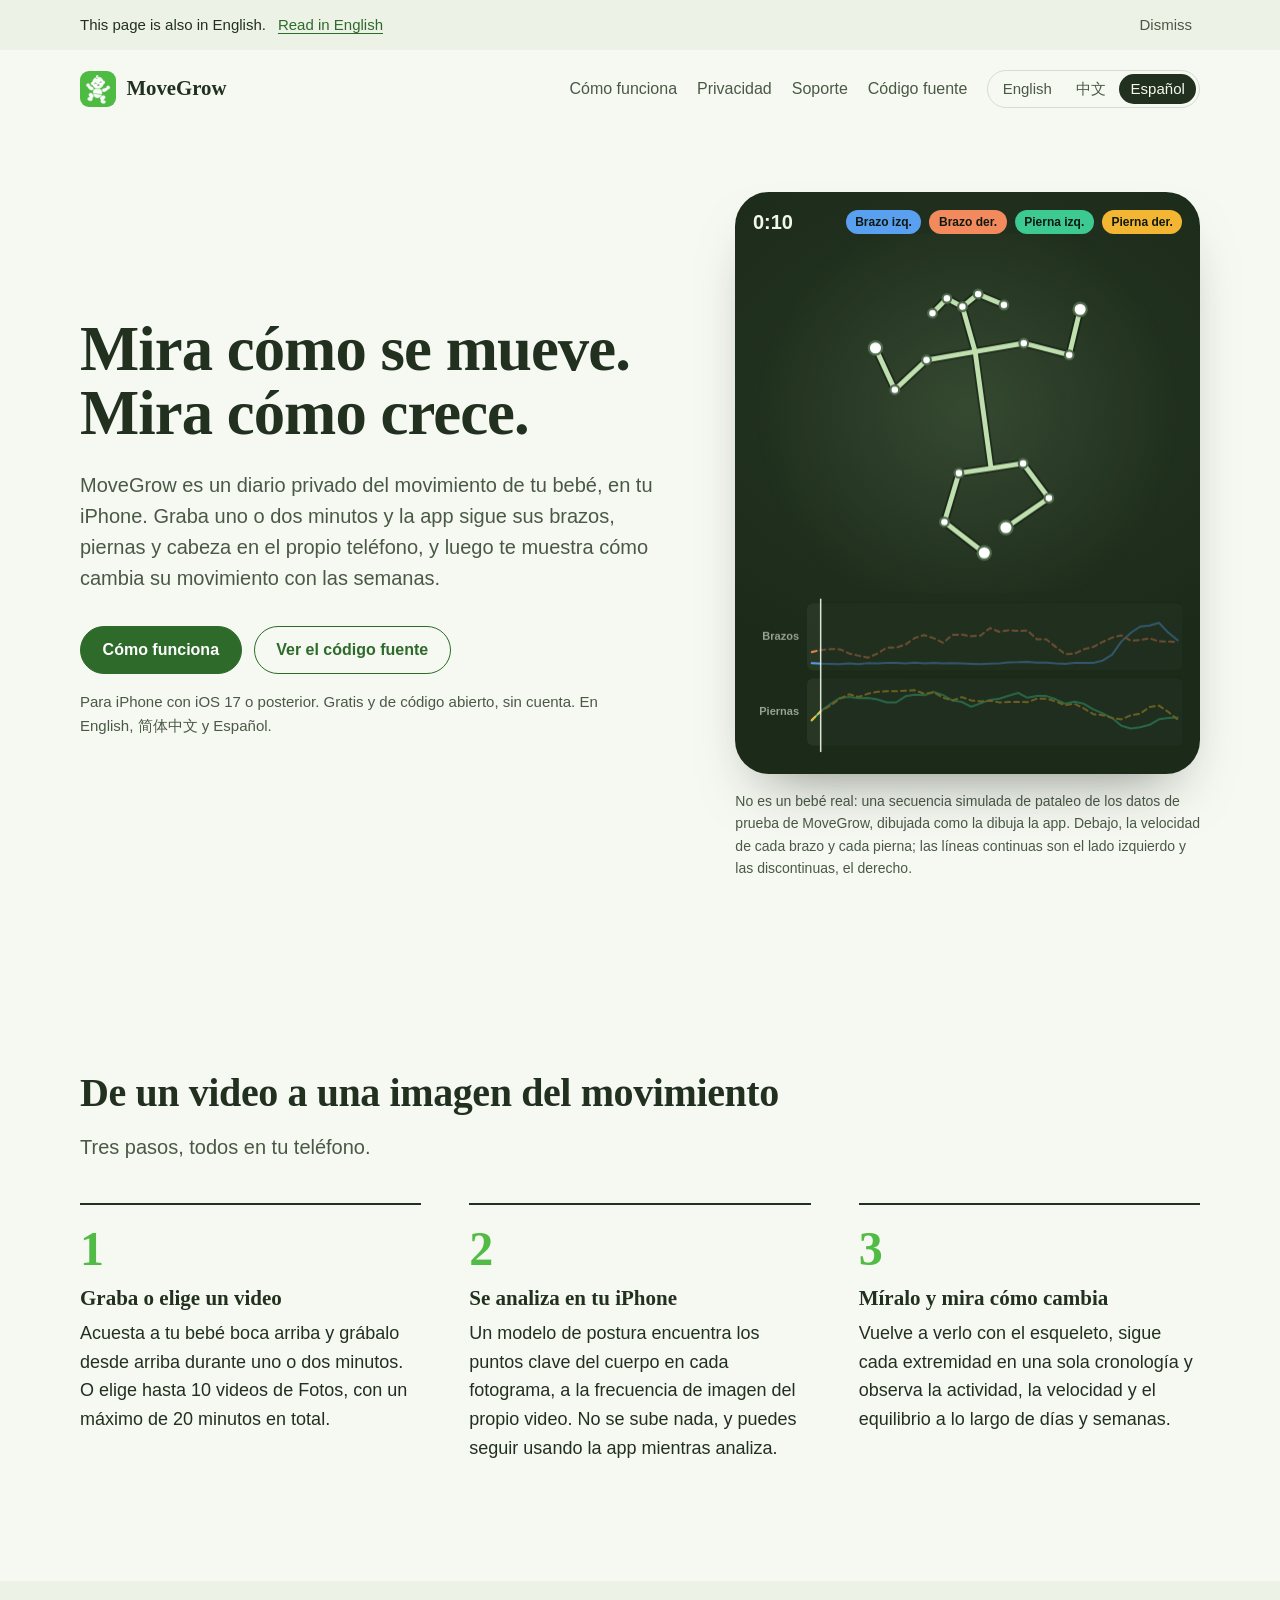
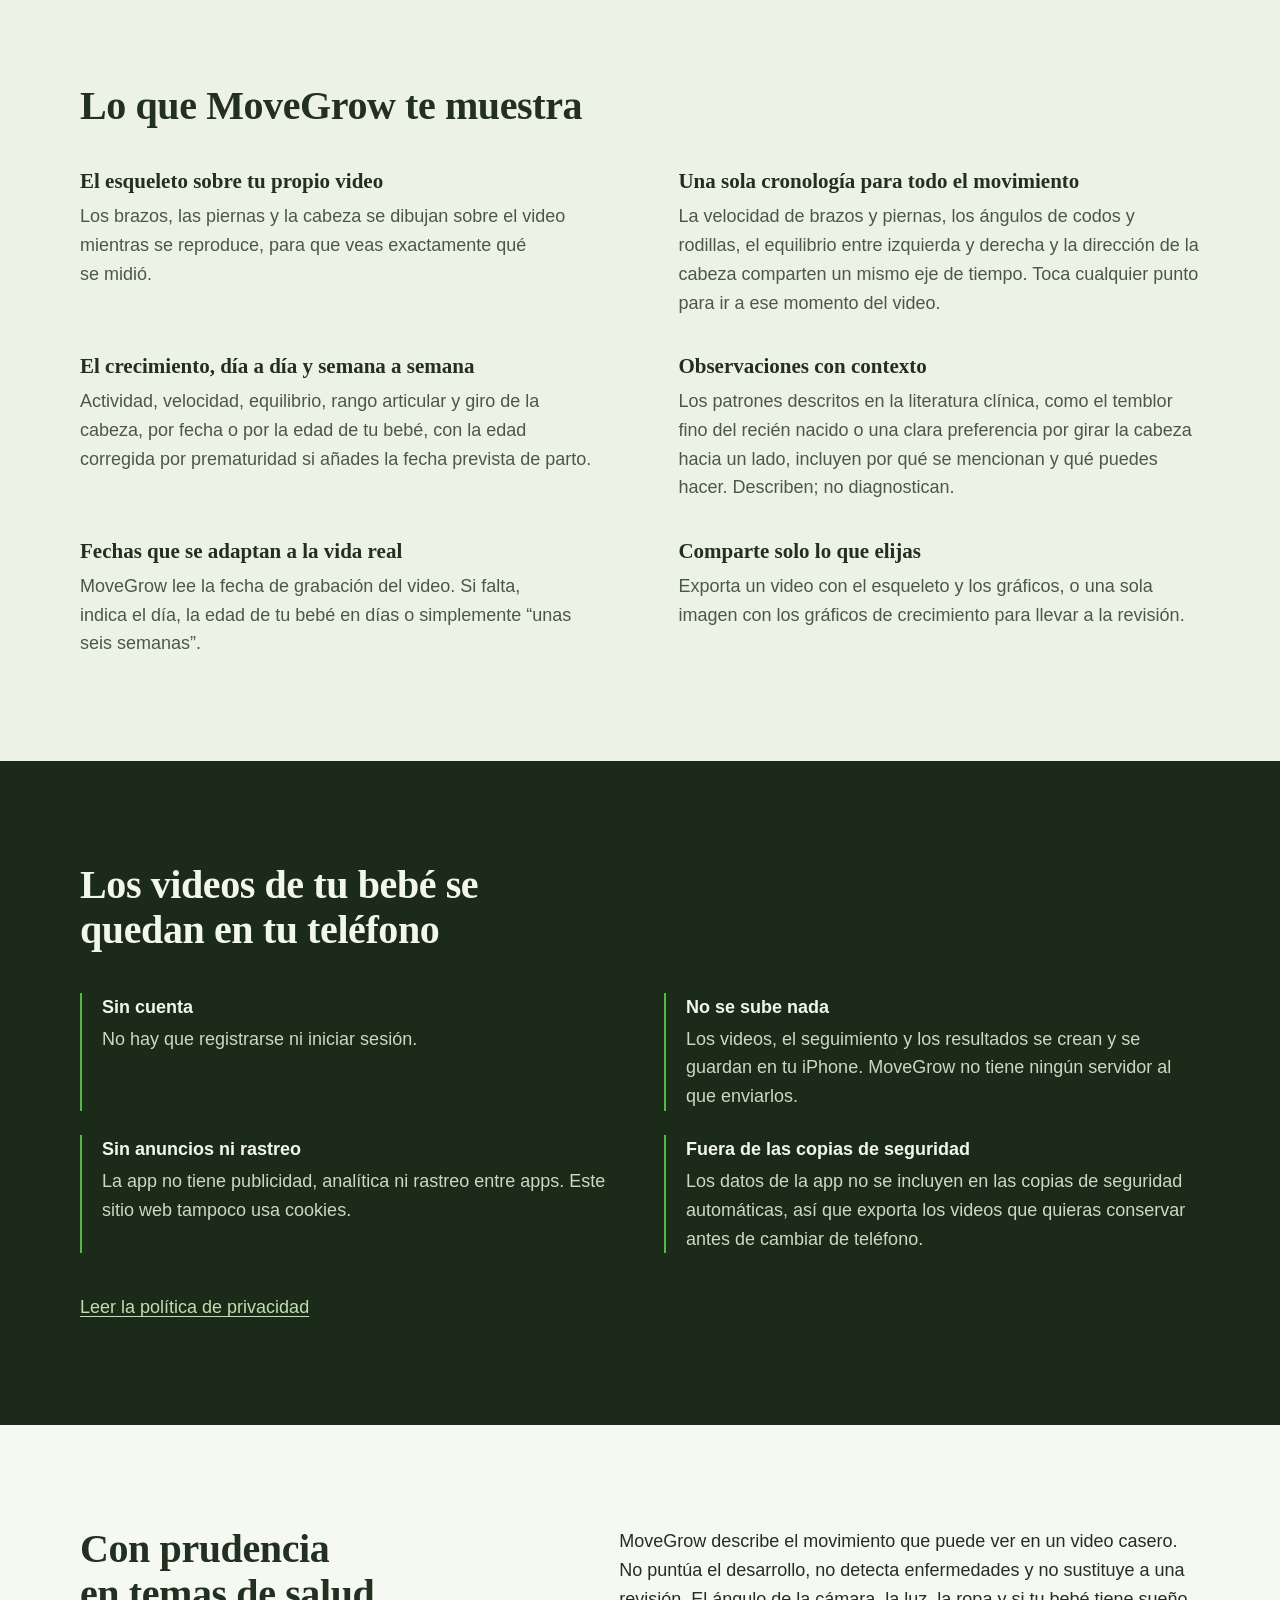
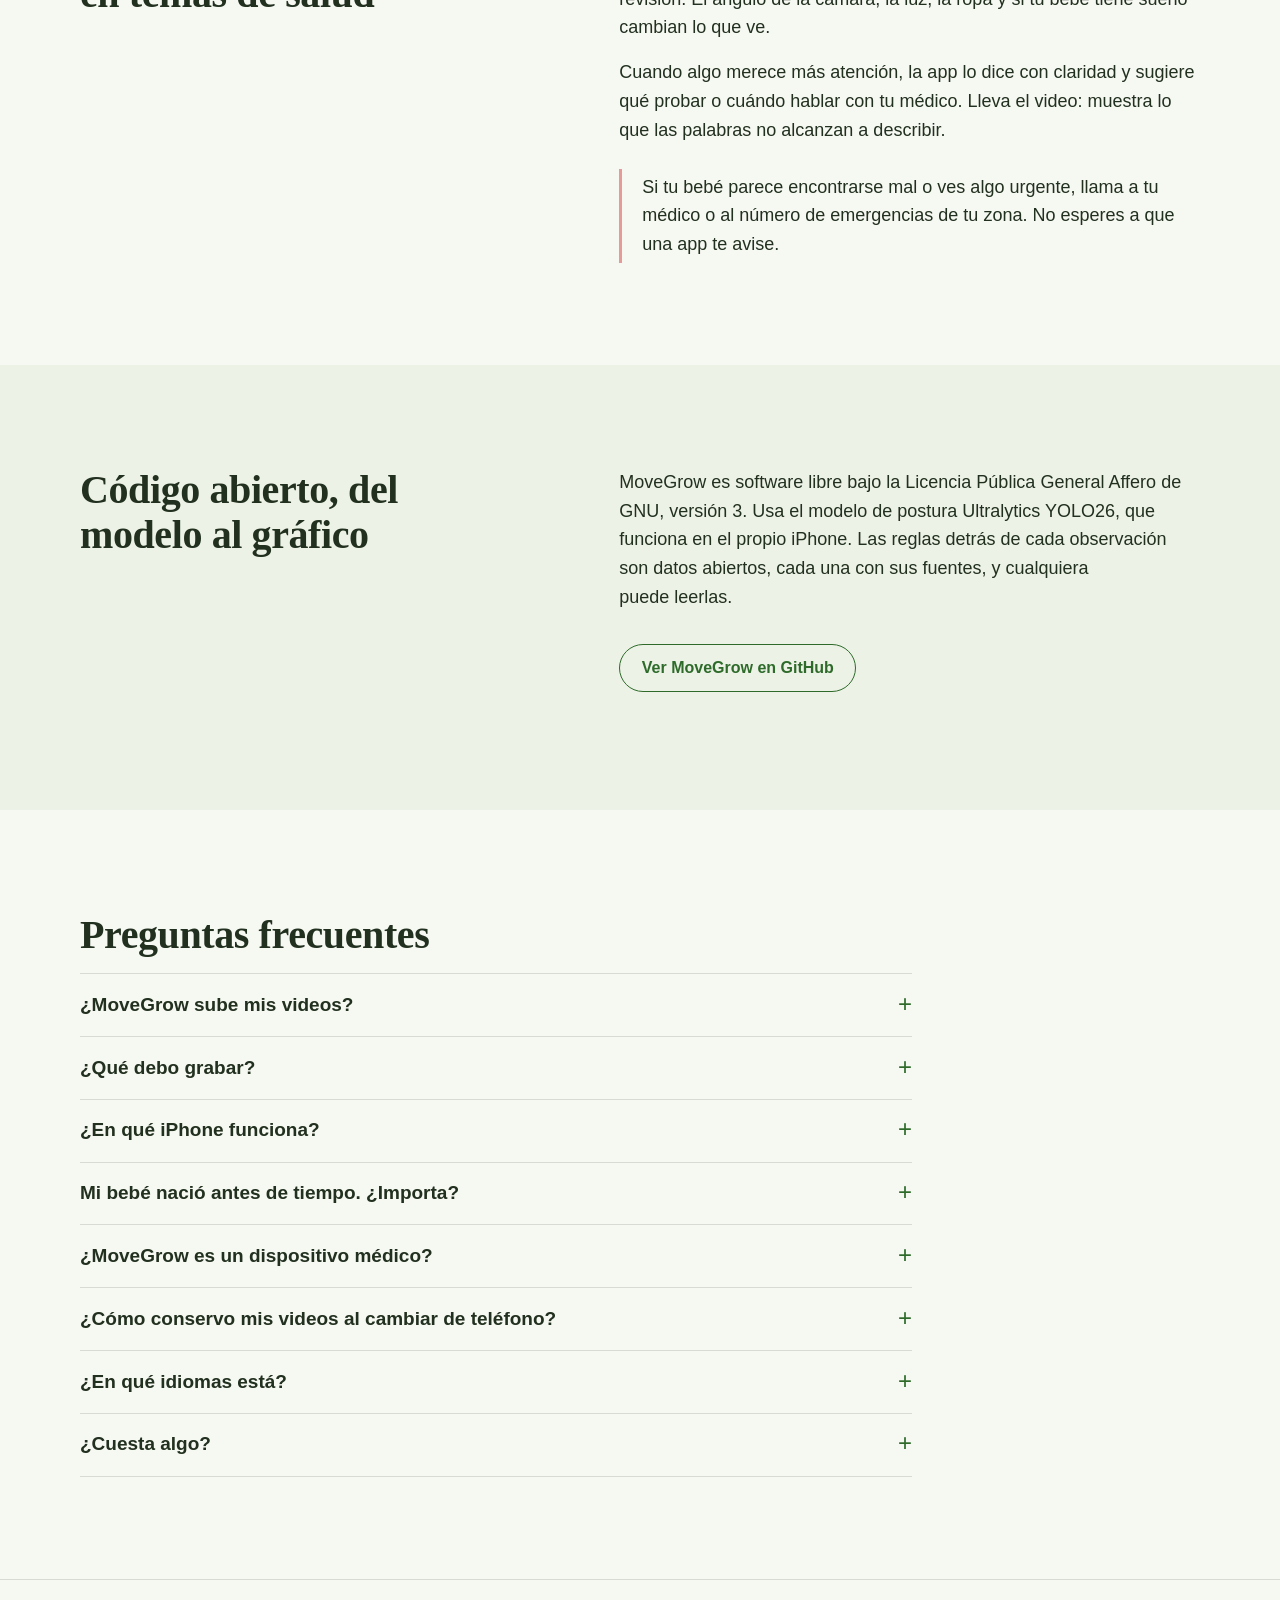
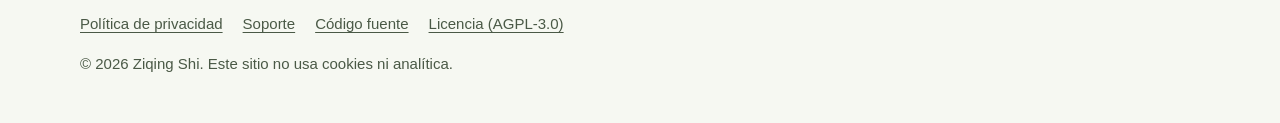
==== docs/es/index.html @ e1b52ce6 "Add the MoveGrow website in English, Chinese and Spanish - New home page with a live skeleton (a sim" ====
<!doctype html>
<html lang="es">
<head>
  <meta charset="utf-8">
  <meta name="viewport" content="width=device-width, initial-scale=1">
  <meta http-equiv="Content-Security-Policy" content="default-src 'self'; img-src 'self'; style-src 'self'; script-src 'self'; connect-src 'none'; object-src 'none'; base-uri 'none'; form-action 'none'">
  <meta name="referrer" content="strict-origin-when-cross-origin">
  <title>MoveGrow: un diario privado del movimiento de tu bebé</title>
  <meta name="description" content="Graba a tu bebé y MoveGrow sigue sus brazos, piernas y cabeza en tu iPhone, y te muestra cómo cambia su movimiento con las semanas. Sin cuenta, sin subir nada, de código abierto.">
  <link rel="canonical" href="https://seesaw-earth.github.io/MoveGrow/es/">
  <link rel="alternate" hreflang="en" href="https://seesaw-earth.github.io/MoveGrow/">
  <link rel="alternate" hreflang="zh-Hans" href="https://seesaw-earth.github.io/MoveGrow/zh/">
  <link rel="alternate" hreflang="es" href="https://seesaw-earth.github.io/MoveGrow/es/">
  <link rel="alternate" hreflang="x-default" href="https://seesaw-earth.github.io/MoveGrow/">
  <meta name="theme-color" content="#F6F8F2" media="(prefers-color-scheme: light)">
  <meta name="theme-color" content="#111A10" media="(prefers-color-scheme: dark)">
  <meta name="color-scheme" content="light dark">
  <link rel="icon" type="image/png" sizes="32x32" href="../assets/icon-32.png">
  <link rel="apple-touch-icon" href="../assets/icon-180.png">
  <meta property="og:type" content="website">
  <meta property="og:site_name" content="MoveGrow">
  <meta property="og:title" content="MoveGrow: un diario privado del movimiento de tu bebé">
  <meta property="og:description" content="Graba a tu bebé y MoveGrow sigue sus brazos, piernas y cabeza en tu iPhone, y te muestra cómo cambia su movimiento con las semanas. Sin cuenta, sin subir nada, de código abierto.">
  <meta property="og:url" content="https://seesaw-earth.github.io/MoveGrow/es/">
  <meta property="og:image" content="https://seesaw-earth.github.io/MoveGrow/assets/og-es.png">
  <meta property="og:image:width" content="1200">
  <meta property="og:image:height" content="630">
  <meta property="og:image:alt" content="El icono de la app MoveGrow junto al esqueleto del movimiento de un bebé y los gráficos de velocidad de brazos y piernas.">
  <meta property="og:locale" content="es_ES">
  <meta property="og:locale:alternate" content="en_US">
  <meta property="og:locale:alternate" content="zh_CN">
  <meta name="twitter:card" content="summary_large_image">
  <link rel="stylesheet" href="../assets/site.css?v=20261103">
</head>
<body>
<a class="skip" href="#main">Saltar al contenido</a>
<div class="lang-hint" id="lang-hint" hidden><div class="wrap"><span data-offer="en" lang="en" hidden>This page is also in English. <a href="../" hreflang="en">Read in English</a><button type="button">Dismiss</button></span><span data-offer="zh" lang="zh-Hans" hidden>这个页面有中文版。 <a href="../zh/" hreflang="zh-Hans">查看中文版</a><button type="button">关闭</button></span></div></div>
<header class="site-header">
  <div class="wrap">
    <a class="brand" href="./"><img src="../assets/icon-180.png" alt="" width="36" height="36">MoveGrow</a>
    <nav class="site-nav" aria-label="MoveGrow">
      <a class="section-link" href="#how">Cómo funciona</a>
      <a class="section-link" href="privacy.html">Privacidad</a>
      <a class="section-link" href="support.html">Soporte</a>
      <a class="section-link" href="https://github.com/seesaw-earth/MoveGrow">Código fuente</a>
      <span class="langs" role="group" aria-label="Idioma"><a href="../" hreflang="en" lang="en">English</a><a href="../zh/" hreflang="zh-Hans" lang="zh-Hans">中文</a><a href="../es/" hreflang="es" lang="es" aria-current="true">Español</a></span>
    </nav>
  </div>
</header>
<main id="main">
  <section class="hero">
    <div class="wrap">
      <div class="hero-copy">
        <h1>Mira cómo se mueve.<br>Mira cómo crece.</h1>
        <p class="lead">MoveGrow es un diario privado del movimiento de tu bebé, en tu iPhone. Graba uno o dos minutos y la app sigue sus brazos, piernas y cabeza en el propio teléfono, y luego te muestra cómo cambia su movimiento con las semanas.</p>
        <div class="actions">
          <!-- When MoveGrow is on the App Store, put the Download on the App Store badge first here. -->
          <a class="button primary" href="#how">Cómo funciona</a>
          <a class="button" href="https://github.com/seesaw-earth/MoveGrow">Ver el código fuente</a>
        </div>
        <p class="small">Para iPhone con iOS 17 o posterior. Gratis y de código abierto, sin cuenta. En English, 简体中文 y Español.</p>
      </div>
      <figure class="specimen">
        <div class="panel">
          <div class="readout" aria-hidden="true"><span class="time" id="hero-time">0:10</span><span class="pills"><span class="pill" data-limb="L_arm">Brazo izq.</span><span class="pill" data-limb="R_arm">Brazo der.</span><span class="pill" data-limb="L_leg">Pierna izq.</span><span class="pill" data-limb="R_leg">Pierna der.</span></span></div>
          <canvas id="hero-canvas" role="img" aria-label="Animación: el esqueleto de un bebé simulado que patalea, con la velocidad de los brazos y las piernas dibujada debajo." data-arms="Brazos" data-legs="Piernas"></canvas>
        </div>
        <figcaption>No es un bebé real: una secuencia simulada de pataleo de los datos de prueba de MoveGrow, dibujada como la dibuja la app. Debajo, la velocidad de cada brazo y cada pierna; las líneas continuas son el lado izquierdo y las discontinuas, el derecho.</figcaption>
      </figure>
    </div>
  </section>

  <section id="how" class="how">
    <div class="wrap">
      <div class="section-head">
        <h2>De un video a una imagen del movimiento</h2>
        <p class="lead">Tres pasos, todos en tu teléfono.</p>
      </div>
      <ol class="steps">
        <li><h3>Graba o elige un video</h3><p>Acuesta a tu bebé boca arriba y grábalo desde arriba durante uno o dos minutos. O elige hasta 10 videos de Fotos, con un máximo de 20 minutos en total.</p></li>
        <li><h3>Se analiza en tu iPhone</h3><p>Un modelo de postura encuentra los puntos clave del cuerpo en cada fotograma, a la frecuencia de imagen del propio video. No se sube nada, y puedes seguir usando la app mientras analiza.</p></li>
        <li><h3>Míralo y mira cómo cambia</h3><p>Vuelve a verlo con el esqueleto, sigue cada extremidad en una sola cronología y observa la actividad, la velocidad y el equilibrio a lo largo de días y semanas.</p></li>
      </ol>
    </div>
  </section>

  <section class="tint">
    <div class="wrap">
      <div class="section-head"><h2>Lo que MoveGrow te muestra</h2></div>
      <div class="features">
        <div><h3>El esqueleto sobre tu propio video</h3><p>Los brazos, las piernas y la cabeza se dibujan sobre el video mientras se reproduce, para que veas exactamente qué se midió.</p></div>
        <div><h3>Una sola cronología para todo el movimiento</h3><p>La velocidad de brazos y piernas, los ángulos de codos y rodillas, el equilibrio entre izquierda y derecha y la dirección de la cabeza comparten un mismo eje de tiempo. Toca cualquier punto para ir a ese momento del video.</p></div>
        <div><h3>El crecimiento, día a día y semana a semana</h3><p>Actividad, velocidad, equilibrio, rango articular y giro de la cabeza, por fecha o por la edad de tu bebé, con la edad corregida por prematuridad si añades la fecha prevista de parto.</p></div>
        <div><h3>Observaciones con contexto</h3><p>Los patrones descritos en la literatura clínica, como el temblor fino del recién nacido o una clara preferencia por girar la cabeza hacia un lado, incluyen por qué se mencionan y qué puedes hacer. Describen; no diagnostican.</p></div>
        <div><h3>Fechas que se adaptan a la vida real</h3><p>MoveGrow lee la fecha de grabación del video. Si falta, indica el día, la edad de tu bebé en días o simplemente “unas seis semanas”.</p></div>
        <div><h3>Comparte solo lo que elijas</h3><p>Exporta un video con el esqueleto y los gráficos, o una sola imagen con los gráficos de crecimiento para llevar a la revisión.</p></div>
      </div>
    </div>
  </section>

  <section class="night" id="privacy">
    <div class="wrap">
      <div class="section-head"><h2>Los videos de tu bebé se quedan en tu teléfono</h2></div>
      <ul class="facts">
        <li><strong>Sin cuenta</strong>No hay que registrarse ni iniciar sesión.</li>
        <li><strong>No se sube nada</strong>Los videos, el seguimiento y los resultados se crean y se guardan en tu iPhone. MoveGrow no tiene ningún servidor al que enviarlos.</li>
        <li><strong>Sin anuncios ni rastreo</strong>La app no tiene publicidad, analítica ni rastreo entre apps. Este sitio web tampoco usa cookies.</li>
        <li><strong>Fuera de las copias de seguridad</strong>Los datos de la app no se incluyen en las copias de seguridad automáticas, así que exporta los videos que quieras conservar antes de cambiar de teléfono.</li>
      </ul>
      <p class="more"><a href="privacy.html">Leer la política de privacidad</a></p>
    </div>
  </section>

  <section>
    <div class="wrap split">
      <h2>Con prudencia en temas de salud</h2>
      <div>
        <p>MoveGrow describe el movimiento que puede ver en un video casero. No puntúa el desarrollo, no detecta enfermedades y no sustituye a una revisión. El ángulo de la cámara, la luz, la ropa y si tu bebé tiene sueño cambian lo que ve.</p>
        <p>Cuando algo merece más atención, la app lo dice con claridad y sugiere qué probar o cuándo hablar con tu médico. Lleva el video: muestra lo que las palabras no alcanzan a describir.</p>
        <div class="callout"><p>Si tu bebé parece encontrarse mal o ves algo urgente, llama a tu médico o al número de emergencias de tu zona. No esperes a que una app te avise.</p></div>
      </div>
    </div>
  </section>

  <section class="tint">
    <div class="wrap split">
      <h2>Código abierto, del modelo al gráfico</h2>
      <div>
        <p>MoveGrow es software libre bajo la Licencia Pública General Affero de GNU, versión 3. Usa el modelo de postura Ultralytics YOLO26, que funciona en el propio iPhone. Las reglas detrás de cada observación son datos abiertos, cada una con sus fuentes, y cualquiera puede leerlas.</p>
        <p class="actions"><a class="button" href="https://github.com/seesaw-earth/MoveGrow">Ver MoveGrow en GitHub</a></p>
      </div>
    </div>
  </section>

  <section class="faq">
    <div class="wrap">
      <h2>Preguntas frecuentes</h2>
      <details><summary>¿MoveGrow sube mis videos?</summary><p>No. La grabación, el seguimiento, los gráficos y las exportaciones se hacen en tu iPhone. Los videos solo salen del teléfono cuando tú los compartes o los guardas.</p></details>
      <details><summary>¿Qué debo grabar?</summary><p>A tu bebé boca arriba sobre una manta lisa, grabado desde arriba con todo el cuerpo a la vista, con luz uniforme, de uno a tres minutos. Que no salgan otras personas. La app te guía mientras grabas.</p></details>
      <details><summary>¿En qué iPhone funciona?</summary><p>En iPhone con iOS 17 o posterior. El análisis es más rápido en los modelos recientes. Puedes seguir usando la app mientras analiza y, en iOS 26, continúa en segundo plano.</p></details>
      <details><summary>Mi bebé nació antes de tiempo. ¿Importa?</summary><p>Si tu bebé nació dos semanas o más antes de lo previsto, añade la fecha prevista de parto en el perfil de tu bebé. Hasta los 24 meses, los gráficos y las comprobaciones usarán la edad corregida, como recomiendan las guías pediátricas.</p></details>
      <details><summary>¿MoveGrow es un dispositivo médico?</summary><p>No. Es un diario de video personal que describe el movimiento. No es una prueba de detección ni un diagnóstico. Consulta cualquier duda con tu pediatra.</p></details>
      <details><summary>¿Cómo conservo mis videos al cambiar de teléfono?</summary><p>Para proteger tu privacidad, MoveGrow no incluye sus datos en las copias de seguridad automáticas. Antes de cambiar de teléfono, exporta a Fotos o Archivos los videos que quieras conservar, como originales o como MP4 con el esqueleto y los gráficos.</p></details>
      <details><summary>¿En qué idiomas está?</summary><p>En inglés, chino simplificado y español. Puedes cambiar de idioma en cualquier momento en la Configuración de la app.</p></details>
      <details><summary>¿Cuesta algo?</summary><p>MoveGrow es gratis y de código abierto, sin anuncios ni compras dentro de la app.</p></details>
    </div>
  </section>
</main>
<footer class="site-footer">
  <div class="wrap">
    <nav aria-label="MoveGrow">
      <a href="privacy.html">Política de privacidad</a>
      <a href="support.html">Soporte</a>
      <a href="https://github.com/seesaw-earth/MoveGrow">Código fuente</a>
      <a href="https://github.com/seesaw-earth/MoveGrow/blob/main/LICENSE">Licencia (AGPL-3.0)</a>
    </nav>
    <p class="legal">© 2026 Ziqing Shi. Este sitio no usa cookies ni analítica.</p>
  </div>
</footer>
<script src="../assets/site.js?v=20261103"></script>
<script src="../assets/motion.js?v=20261103"></script>
<script src="../assets/hero.js?v=20261103"></script>
</body>
</html>
---- docs/assets/site.css ----
/* MoveGrow website — Copyright (C) 2026 Ziqing Shi — SPDX-License-Identifier: AGPL-3.0-only
   System fonts only (no font downloads, no third-party requests). On Apple devices ui-serif is
   New York, the app's own display face. */

:root {
  --paper: #F6F8F2;
  --paper-2: #EDF2E7;
  --ink: #22301F;
  --ink-2: #4A5946;
  --moss: #2E6B2A;
  --moss-hover: #24561F;
  --leaf: #52BB45;
  --night: #1C2A1A;
  --night-2: #263823;
  --mint: #BFE0AE;
  --mint-2: #93B487;
  --blush: #E59C98;
  --line: rgba(34, 48, 31, .14);
  --l-arm: #5AA0F0;
  --r-arm: #F28A5E;
  --l-leg: #3CC992;
  --r-leg: #F2B632;
  --serif: ui-serif, "New York", "Iowan Old Style", "Palatino Linotype", Palatino, Georgia, serif;
  --sans: ui-sans-serif, -apple-system, BlinkMacSystemFont, "Segoe UI", Roboto, "Helvetica Neue", Arial, sans-serif;
  --measure: 64ch;
  color-scheme: light dark;
}

@media (prefers-color-scheme: dark) {
  :root {
    --paper: #111A10;
    --paper-2: #182416;
    --ink: #E8EFE4;
    --ink-2: #B3C1AD;
    --moss: #8FD486;
    --moss-hover: #A9E2A1;
    --night: #1B2B19;
    --night-2: #24371F;
    --line: rgba(232, 239, 228, .14);
  }
}

:lang(zh) {
  --serif: ui-serif, "Songti SC", "STSong", "Noto Serif SC", "Source Han Serif SC", "Noto Serif CJK SC", serif;
  --sans: ui-sans-serif, -apple-system, BlinkMacSystemFont, "PingFang SC", "Hiragino Sans GB", "Noto Sans SC", "Microsoft YaHei", sans-serif;
  --measure: 38em;
}

*, *::before, *::after { box-sizing: border-box; }
[hidden] { display: none !important; }

html { -webkit-text-size-adjust: 100%; scroll-behavior: smooth; }
@media (prefers-reduced-motion: reduce) { html { scroll-behavior: auto; } }

body {
  margin: 0;
  background: var(--paper);
  color: var(--ink);
  font: 400 1.125rem/1.6 var(--sans);
  text-rendering: optimizeLegibility;
}
:lang(zh) body, body:lang(zh) { font-size: 1.0625rem; line-height: 1.85; }

a { color: var(--moss); text-underline-offset: .18em; text-decoration-thickness: 1px; }
a:hover { color: var(--moss-hover); }
:focus-visible { outline: 3px solid var(--leaf); outline-offset: 3px; border-radius: 6px; }

.wrap { width: min(1120px, 100% - 3rem); margin-inline: auto; }
@media (max-width: 560px) { .wrap { width: calc(100% - 2.25rem); } }

.skip { position: absolute; left: -999px; top: 0; background: var(--ink); color: var(--paper); padding: .6rem 1rem; z-index: 10; }
.skip:focus { left: 1rem; top: 1rem; }

/* Header */
.site-header { padding-block: 1.25rem; }
.site-header .wrap { display: flex; align-items: center; gap: 1.5rem; flex-wrap: wrap; }
.brand { display: inline-flex; align-items: center; gap: .65rem; color: var(--ink); text-decoration: none; font: 600 1.3rem/1 var(--serif); }
.brand img { width: 36px; height: 36px; border-radius: 9px; }
.site-nav { display: flex; align-items: center; gap: 1.25rem; margin-left: auto; flex-wrap: wrap; font-size: 1rem; }
.site-nav a { color: var(--ink-2); text-decoration: none; }
.site-nav a:hover, .site-nav a[aria-current="page"] { color: var(--ink); text-decoration: underline; }
.langs { display: inline-flex; border: 1px solid var(--line); border-radius: 999px; padding: 3px; gap: 2px; }
.langs a { padding: .2rem .7rem; border-radius: 999px; font-size: .9375rem; color: var(--ink-2); text-decoration: none; }
.langs a[aria-current="true"] { background: var(--ink); color: var(--paper); }
@media (max-width: 720px) {
  .site-nav .section-link { display: none; }
  .site-header .wrap { gap: .75rem; }
  .brand { font-size: 1.15rem; gap: .5rem; }
  .langs a { padding: .2rem .55rem; font-size: .875rem; }
}

.lang-hint { background: var(--paper-2); font-size: .9375rem; }
.lang-hint .wrap { padding-block: .55rem; }
.lang-hint [data-offer] { display: flex; flex-wrap: wrap; gap: .25rem .75rem; align-items: baseline; }
.lang-hint button { margin-left: auto; background: none; border: 0; color: var(--ink-2); font: inherit; cursor: pointer; padding: .25rem .5rem; }

/* Type */
h1, h2, h3 { font-family: var(--serif); font-weight: 600; color: var(--ink); text-wrap: balance; }
h1 { font-size: clamp(2.6rem, 1.2rem + 3.4vw, 4rem); line-height: 1.02; letter-spacing: -.015em; margin: 0 0 1.5rem; }
h2 { font-size: clamp(1.875rem, 1.4rem + 1.6vw, 2.5rem); line-height: 1.12; letter-spacing: -.01em; margin: 0 0 1rem; }
h3 { font-size: 1.3125rem; line-height: 1.3; margin: 0 0 .4rem; }
:lang(zh) h1 { letter-spacing: 0; line-height: 1.15; }
:lang(zh) h2, :lang(zh) h3 { letter-spacing: 0; line-height: 1.35; }
p { margin: 0 0 1rem; max-width: var(--measure); text-wrap: pretty; }
.lead { font-size: 1.25rem; line-height: 1.55; color: var(--ink-2); }
:lang(zh) .lead { font-size: 1.1875rem; line-height: 1.8; }
.small { font-size: .9375rem; color: var(--ink-2); }

/* Buttons */
.actions { display: flex; flex-wrap: wrap; gap: .75rem; margin: 2rem 0 1rem; }
.button { display: inline-flex; align-items: center; justify-content: center; min-height: 48px; padding: .7rem 1.35rem; border-radius: 999px;
  font: 600 1rem/1.2 var(--sans); text-decoration: none; border: 1.5px solid var(--moss); color: var(--moss); background: transparent; }
.button:hover { background: var(--paper-2); color: var(--moss-hover); }
.button.primary { background: var(--moss); color: #fff; }
.button.primary:hover { background: var(--moss-hover); color: #fff; }
@media (prefers-color-scheme: dark) { .button.primary, .button.primary:hover { color: #0E170D; } }

/* Hero */
.hero { padding-block: clamp(2rem, 5vw, 4.5rem) clamp(3rem, 7vw, 6rem); }
.hero .wrap { display: grid; grid-template-columns: minmax(0, 1.12fr) minmax(0, .88fr); gap: clamp(2rem, 5vw, 5rem); align-items: center; }
@media (max-width: 880px) { .hero .wrap { grid-template-columns: 1fr; } }

.specimen { margin: 0; }
.panel {
  position: relative;
  background:
    radial-gradient(120% 70% at 50% 35%, var(--night-2), var(--night) 70%);
  border-radius: 34px;
  padding: 1.1rem 1.1rem 1.25rem;
  color: var(--mint);
  box-shadow: 0 30px 60px -30px rgba(28, 42, 26, .55);
  aspect-ratio: 4 / 5;
  display: grid;
  grid-template-rows: auto 1fr auto;
  max-width: 470px;
  margin-inline: auto;
}
@media (prefers-color-scheme: dark) { .panel { box-shadow: 0 0 0 1px rgba(191,224,174,.14); } }
.readout { display: flex; align-items: center; gap: .5rem; flex-wrap: wrap; }
.readout .time { font: 600 1.25rem/1 var(--sans); font-variant-numeric: tabular-nums; color: #F2F7EE; margin-right: auto; }
.pills { display: flex; flex-wrap: wrap; justify-content: flex-end; gap: .5rem; }
@media (max-width: 520px) { .pills { display: grid; grid-template-columns: repeat(2, auto); gap: .35rem; } .pill { text-align: center; } }
.pill { font: 600 .75rem/1 var(--sans); padding: .4rem .6rem; border-radius: 999px; color: var(--c); background: color-mix(in srgb, var(--c) 14%, transparent); transition: background-color .15s, color .15s; white-space: nowrap; }
.pill.on { background: var(--c); color: #10190F; }
.pill[data-limb="L_arm"] { --c: var(--l-arm); }
.pill[data-limb="R_arm"] { --c: var(--r-arm); }
.pill[data-limb="L_leg"] { --c: var(--l-leg); }
.pill[data-limb="R_leg"] { --c: var(--r-leg); }
.panel canvas { width: 100%; height: 100%; display: block; }
.specimen figcaption { font-size: .875rem; color: var(--ink-2); margin: 1rem auto 0; max-width: 470px; }

/* Sections */
section { padding-block: clamp(3.5rem, 8vw, 6.5rem); }
.section-head { max-width: 46rem; margin-bottom: 2.5rem; }

.steps { list-style: none; padding: 0; margin: 0; display: grid; grid-template-columns: repeat(3, minmax(0, 1fr)); gap: clamp(1.5rem, 4vw, 3rem); counter-reset: step; }
.steps li { counter-increment: step; border-top: 2px solid var(--ink); padding-top: 1.25rem; }
.steps li::before { content: counter(step); display: block; font: 600 3rem/1 var(--serif); color: var(--leaf); margin-bottom: .75rem; }
@media (max-width: 760px) { .steps { grid-template-columns: 1fr; } }

.features { display: grid; grid-template-columns: repeat(2, minmax(0, 1fr)); gap: 2.25rem clamp(2rem, 6vw, 5rem); }
.features div p { margin: 0; color: var(--ink-2); }
@media (max-width: 760px) { .features { grid-template-columns: 1fr; } }

.night { background: var(--night); color: #E6EFE1; }
.night h2 { color: #F2F7EE; }
.night p, .night li { color: #C9D9C2; }
.night a { color: var(--mint); }
.facts { list-style: none; margin: 0; padding: 0; display: grid; grid-template-columns: repeat(2, minmax(0, 1fr)); gap: 1.5rem 3rem; }
.facts li { padding-left: 1.25rem; border-left: 2px solid var(--leaf); max-width: 34rem; }
.facts strong { display: block; color: #F2F7EE; font-weight: 600; margin-bottom: .2rem; }
@media (max-width: 760px) { .facts { grid-template-columns: 1fr; } }

.split { display: grid; grid-template-columns: minmax(0, .9fr) minmax(0, 1.1fr); gap: clamp(1.5rem, 5vw, 4rem); align-items: start; }
@media (max-width: 820px) { .split { grid-template-columns: 1fr; } }
.callout { border-left: 3px solid var(--blush); padding: .25rem 0 .25rem 1.25rem; margin-top: 1.5rem; }
.callout p { margin: 0; }

.faq details { border-top: 1px solid var(--line); padding-block: 1.1rem; max-width: 52rem; }
.faq details:last-of-type { border-bottom: 1px solid var(--line); }
.faq summary { cursor: pointer; font: 600 1.1875rem/1.4 var(--sans); list-style: none; display: flex; justify-content: space-between; gap: 1rem; }
.faq summary::-webkit-details-marker { display: none; }
.faq summary::after { content: "+"; font-weight: 400; font-size: 1.5rem; line-height: 1; color: var(--moss); transition: transform .2s; }
.faq details[open] summary::after { transform: rotate(45deg); }
@media (prefers-reduced-motion: reduce) { .faq summary::after, .pill { transition: none; } }
.faq details p { margin: .75rem 0 0; color: var(--ink-2); }

/* Long-form pages (privacy, support) */
.doc { padding-block: 2rem 5rem; }
.doc h1 { font-size: clamp(2.25rem, 1.6rem + 2.4vw, 3.25rem); }
.doc h2 { font-size: 1.5rem; margin-top: 2.5rem; }
.doc ul { padding-left: 1.25rem; max-width: var(--measure); }
.doc li { margin-bottom: .35rem; }
.doc .note { color: var(--ink-2); font-size: .9375rem; }

/* Footer */
.site-footer { border-top: 1px solid var(--line); padding-block: 2rem 3rem; font-size: .9375rem; color: var(--ink-2); }
.site-footer .wrap { display: flex; flex-wrap: wrap; gap: 1rem 2rem; align-items: baseline; }
.site-footer nav { display: flex; flex-wrap: wrap; gap: 1.25rem; }
.site-footer a { color: var(--ink-2); }
.site-footer .legal { margin: 0; max-width: none; width: 100%; }

/* Page rhythm */
.tint { background: var(--paper-2); }
.night .more { margin: 2.5rem 0 0; }
.hero-copy .small { max-width: 34rem; }
.split h2 { margin-top: 0; }
.doc .callout { margin: 1.5rem 0 1rem; }
.doc h3 { font-size: 1.125rem; margin-top: 1.5rem; }
.notfound section + section { margin-top: 3rem; padding-top: 2rem; border-top: 1px solid var(--line); }
.notfound section { padding: 0; }
.notfound h1 { font-size: clamp(1.75rem, 1.4rem + 1.4vw, 2.5rem); }
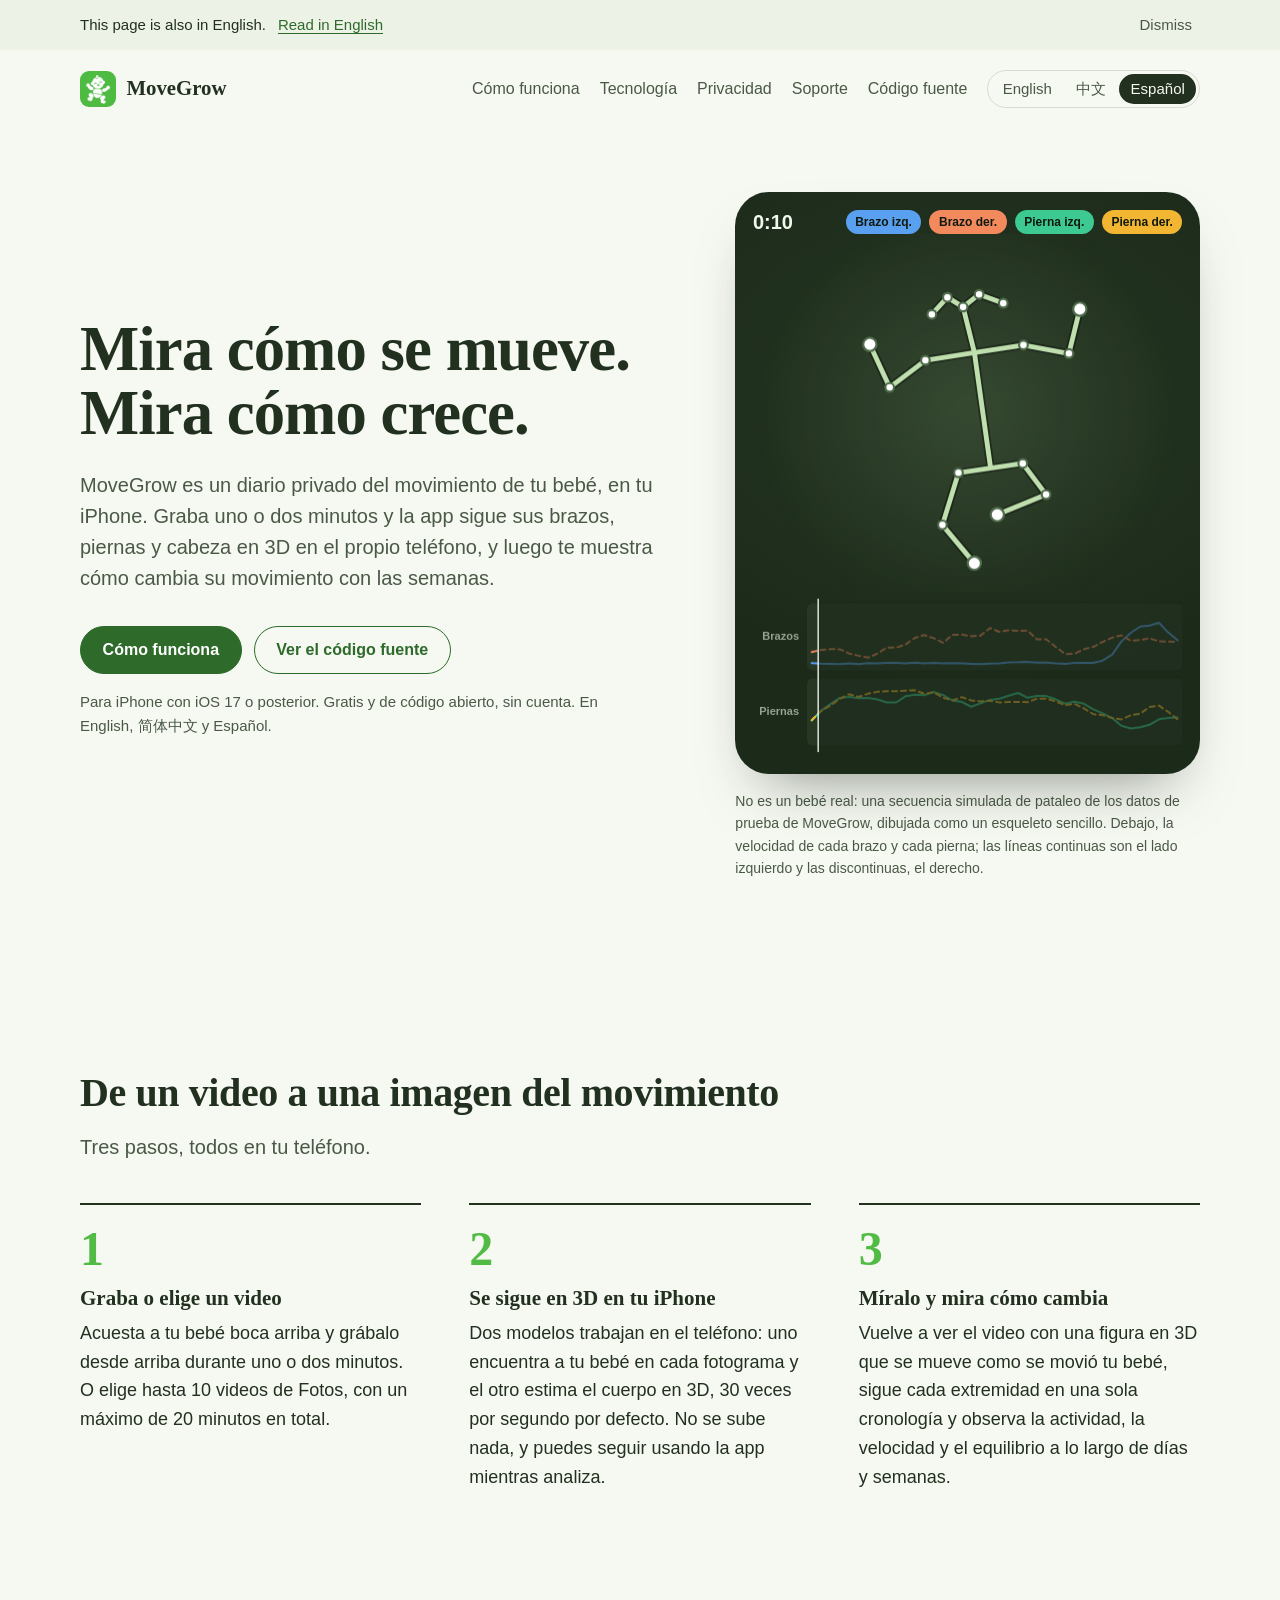
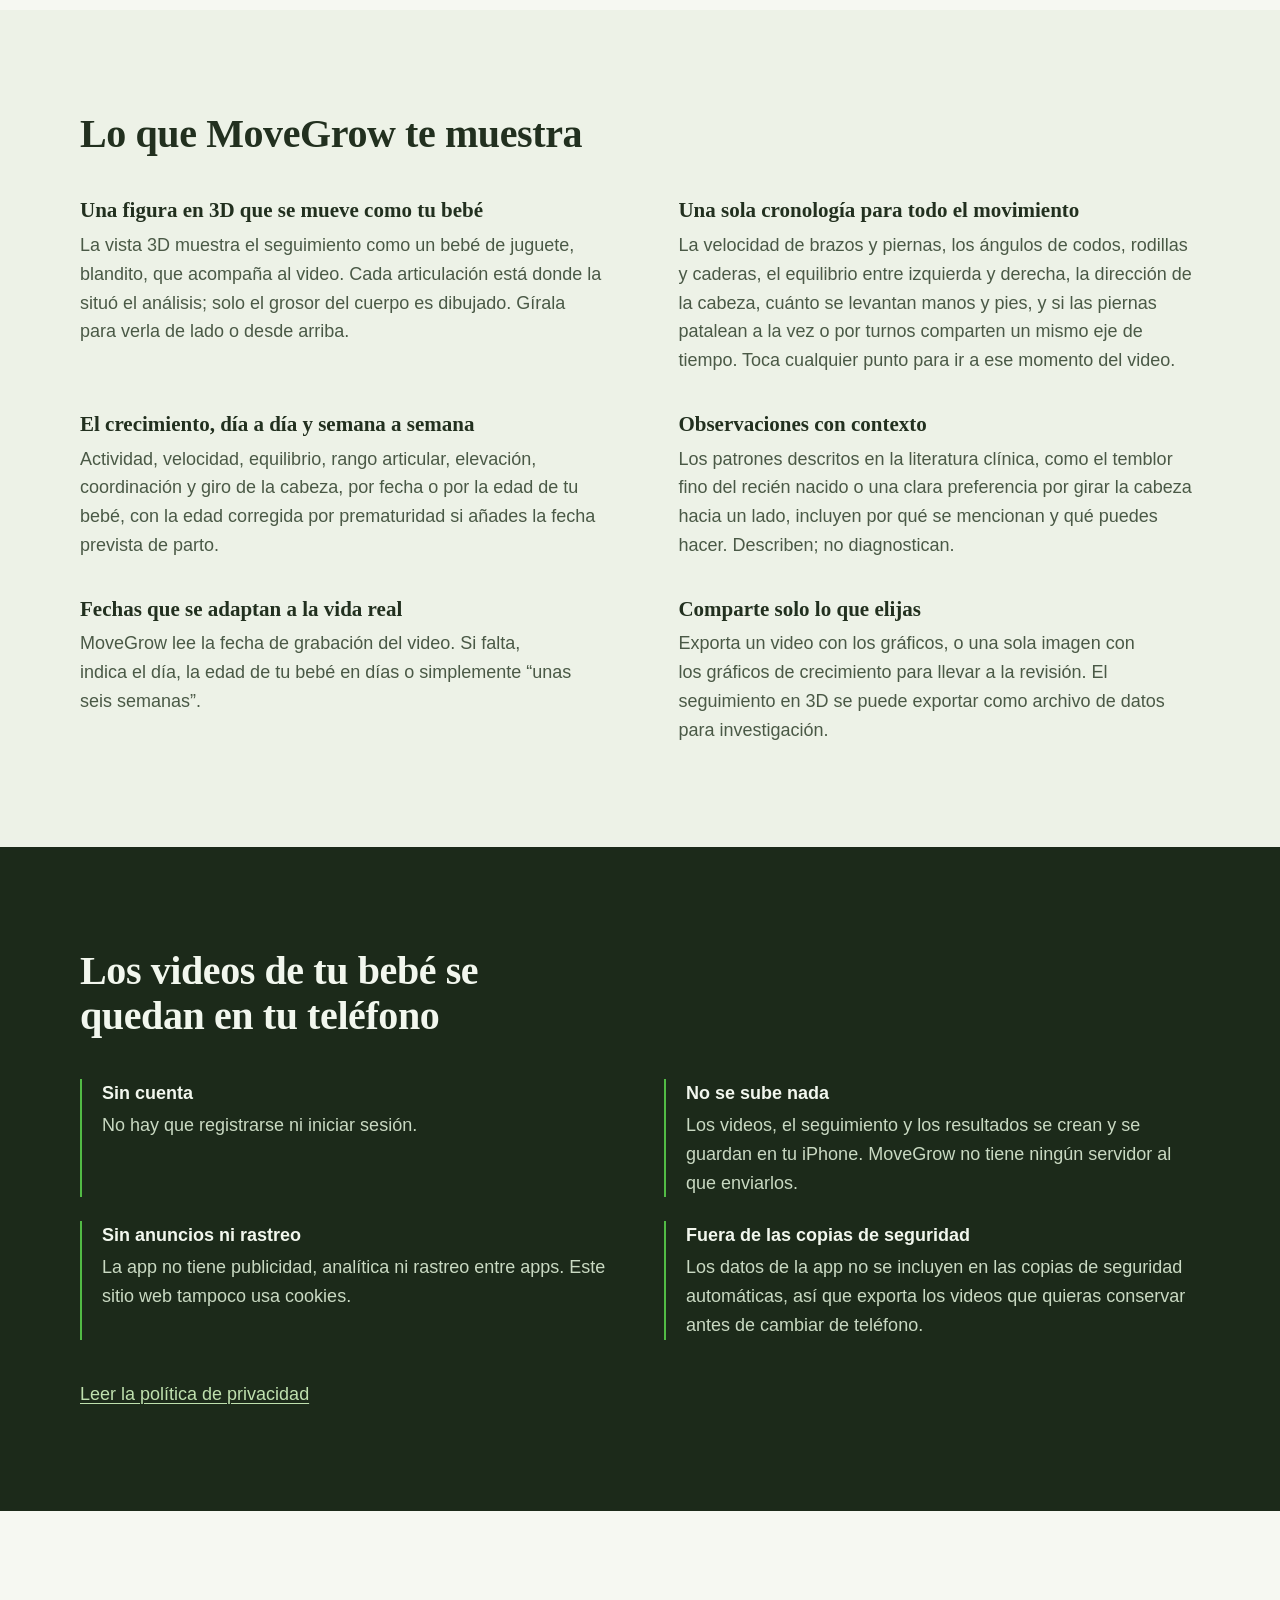
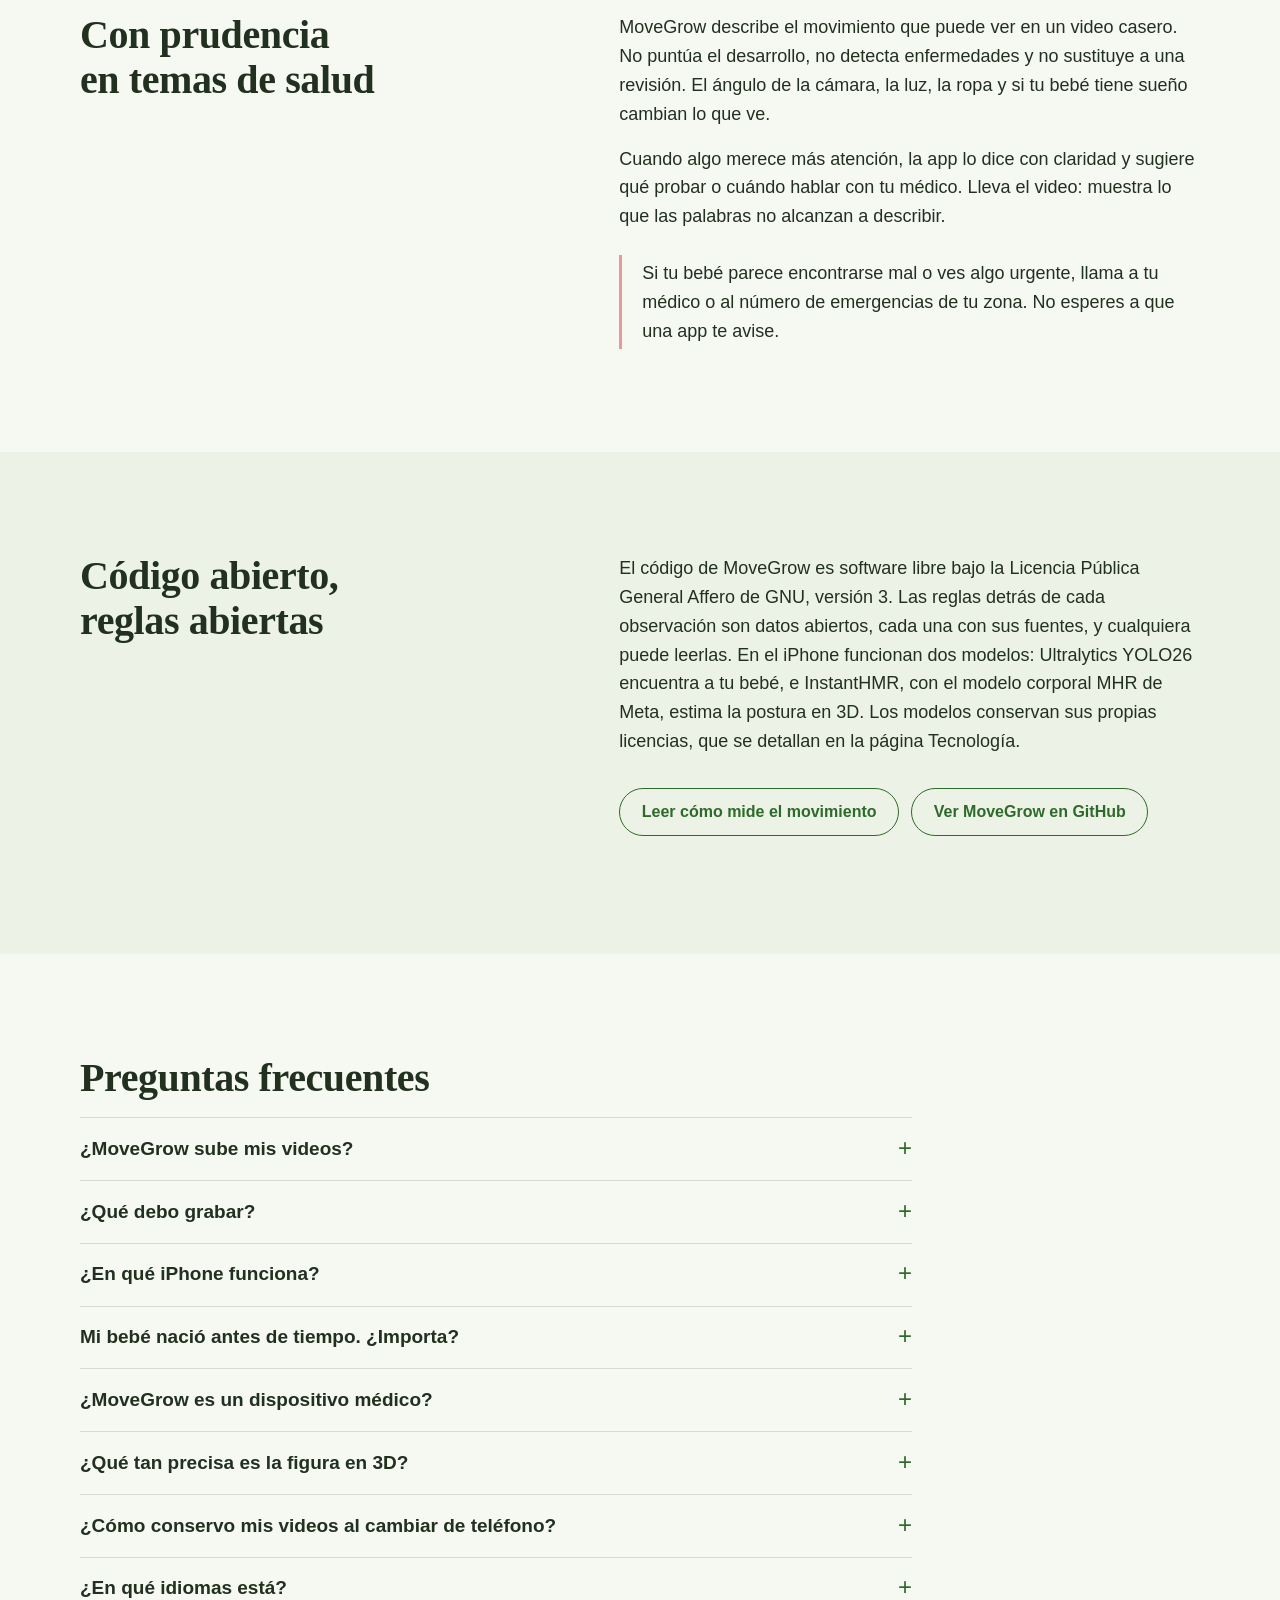
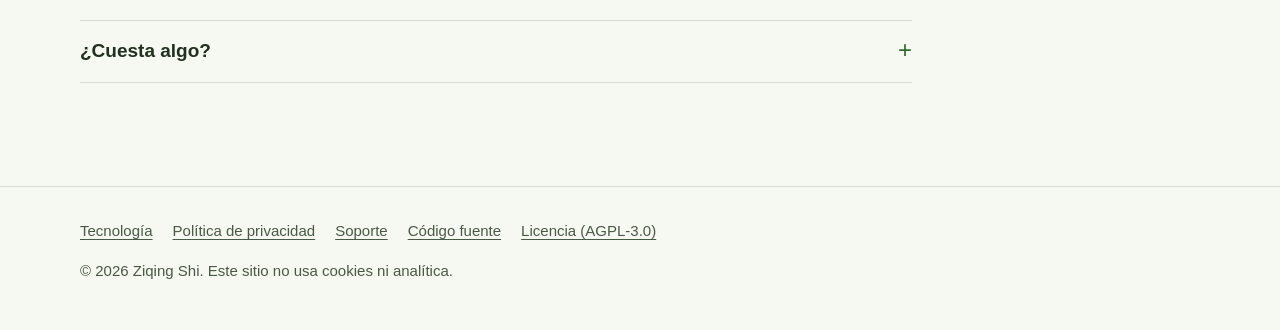
==== commit f9fd5dda: "Website: 3D analysis and Technology page" ====
--- a/docs/es/index.html
+++ b/docs/es/index.html
@@ -6,7 +6,7 @@
   <meta http-equiv="Content-Security-Policy" content="default-src 'self'; img-src 'self'; style-src 'self'; script-src 'self'; connect-src 'none'; object-src 'none'; base-uri 'none'; form-action 'none'">
   <meta name="referrer" content="strict-origin-when-cross-origin">
   <title>MoveGrow: un diario privado del movimiento de tu bebé</title>
-  <meta name="description" content="Graba a tu bebé y MoveGrow sigue sus brazos, piernas y cabeza en tu iPhone, y te muestra cómo cambia su movimiento con las semanas. Sin cuenta, sin subir nada, de código abierto.">
+  <meta name="description" content="Graba a tu bebé y MoveGrow sigue sus brazos, piernas y cabeza en 3D en tu iPhone, y te muestra cómo cambia su movimiento con las semanas. Sin cuenta, sin subir nada, de código abierto.">
   <link rel="canonical" href="https://seesaw-earth.github.io/MoveGrow/es/">
   <link rel="alternate" hreflang="en" href="https://seesaw-earth.github.io/MoveGrow/">
   <link rel="alternate" hreflang="zh-Hans" href="https://seesaw-earth.github.io/MoveGrow/zh/">
@@ -20,7 +20,7 @@
   <meta property="og:type" content="website">
   <meta property="og:site_name" content="MoveGrow">
   <meta property="og:title" content="MoveGrow: un diario privado del movimiento de tu bebé">
-  <meta property="og:description" content="Graba a tu bebé y MoveGrow sigue sus brazos, piernas y cabeza en tu iPhone, y te muestra cómo cambia su movimiento con las semanas. Sin cuenta, sin subir nada, de código abierto.">
+  <meta property="og:description" content="Graba a tu bebé y MoveGrow sigue sus brazos, piernas y cabeza en 3D en tu iPhone, y te muestra cómo cambia su movimiento con las semanas. Sin cuenta, sin subir nada, de código abierto.">
   <meta property="og:url" content="https://seesaw-earth.github.io/MoveGrow/es/">
   <meta property="og:image" content="https://seesaw-earth.github.io/MoveGrow/assets/og-es.png">
   <meta property="og:image:width" content="1200">
@@ -30,7 +30,7 @@
   <meta property="og:locale:alternate" content="en_US">
   <meta property="og:locale:alternate" content="zh_CN">
   <meta name="twitter:card" content="summary_large_image">
-  <link rel="stylesheet" href="../assets/site.css?v=20261103">
+  <link rel="stylesheet" href="../assets/site.css?v=20261112">
 </head>
 <body>
 <a class="skip" href="#main">Saltar al contenido</a>
@@ -40,6 +40,7 @@
     <a class="brand" href="./"><img src="../assets/icon-180.png" alt="" width="36" height="36">MoveGrow</a>
     <nav class="site-nav" aria-label="MoveGrow">
       <a class="section-link" href="#how">Cómo funciona</a>
+      <a class="section-link" href="tech.html">Tecnología</a>
       <a class="section-link" href="privacy.html">Privacidad</a>
       <a class="section-link" href="support.html">Soporte</a>
       <a class="section-link" href="https://github.com/seesaw-earth/MoveGrow">Código fuente</a>
@@ -52,7 +53,7 @@
     <div class="wrap">
       <div class="hero-copy">
         <h1>Mira cómo se mueve.<br>Mira cómo crece.</h1>
-        <p class="lead">MoveGrow es un diario privado del movimiento de tu bebé, en tu iPhone. Graba uno o dos minutos y la app sigue sus brazos, piernas y cabeza en el propio teléfono, y luego te muestra cómo cambia su movimiento con las semanas.</p>
+        <p class="lead">MoveGrow es un diario privado del movimiento de tu bebé, en tu iPhone. Graba uno o dos minutos y la app sigue sus brazos, piernas y cabeza en 3D en el propio teléfono, y luego te muestra cómo cambia su movimiento con las semanas.</p>
         <div class="actions">
           <!-- When MoveGrow is on the App Store, put the Download on the App Store badge first here. -->
           <a class="button primary" href="#how">Cómo funciona</a>
@@ -65,7 +66,7 @@
           <div class="readout" aria-hidden="true"><span class="time" id="hero-time">0:10</span><span class="pills"><span class="pill" data-limb="L_arm">Brazo izq.</span><span class="pill" data-limb="R_arm">Brazo der.</span><span class="pill" data-limb="L_leg">Pierna izq.</span><span class="pill" data-limb="R_leg">Pierna der.</span></span></div>
           <canvas id="hero-canvas" role="img" aria-label="Animación: el esqueleto de un bebé simulado que patalea, con la velocidad de los brazos y las piernas dibujada debajo." data-arms="Brazos" data-legs="Piernas"></canvas>
         </div>
-        <figcaption>No es un bebé real: una secuencia simulada de pataleo de los datos de prueba de MoveGrow, dibujada como la dibuja la app. Debajo, la velocidad de cada brazo y cada pierna; las líneas continuas son el lado izquierdo y las discontinuas, el derecho.</figcaption>
+        <figcaption>No es un bebé real: una secuencia simulada de pataleo de los datos de prueba de MoveGrow, dibujada como un esqueleto sencillo. Debajo, la velocidad de cada brazo y cada pierna; las líneas continuas son el lado izquierdo y las discontinuas, el derecho.</figcaption>
       </figure>
     </div>
   </section>
@@ -78,8 +79,8 @@
       </div>
       <ol class="steps">
         <li><h3>Graba o elige un video</h3><p>Acuesta a tu bebé boca arriba y grábalo desde arriba durante uno o dos minutos. O elige hasta 10 videos de Fotos, con un máximo de 20 minutos en total.</p></li>
-        <li><h3>Se analiza en tu iPhone</h3><p>Un modelo de postura encuentra los puntos clave del cuerpo en cada fotograma, a la frecuencia de imagen del propio video. No se sube nada, y puedes seguir usando la app mientras analiza.</p></li>
-        <li><h3>Míralo y mira cómo cambia</h3><p>Vuelve a verlo con el esqueleto, sigue cada extremidad en una sola cronología y observa la actividad, la velocidad y el equilibrio a lo largo de días y semanas.</p></li>
+        <li><h3>Se sigue en 3D en tu iPhone</h3><p>Dos modelos trabajan en el teléfono: uno encuentra a tu bebé en cada fotograma y el otro estima el cuerpo en 3D, 30 veces por segundo por defecto. No se sube nada, y puedes seguir usando la app mientras analiza.</p></li>
+        <li><h3>Míralo y mira cómo cambia</h3><p>Vuelve a ver el video con una figura en 3D que se mueve como se movió tu bebé, sigue cada extremidad en una sola cronología y observa la actividad, la velocidad y el equilibrio a lo largo de días y semanas.</p></li>
       </ol>
     </div>
   </section>
@@ -88,12 +89,12 @@
     <div class="wrap">
       <div class="section-head"><h2>Lo que MoveGrow te muestra</h2></div>
       <div class="features">
-        <div><h3>El esqueleto sobre tu propio video</h3><p>Los brazos, las piernas y la cabeza se dibujan sobre el video mientras se reproduce, para que veas exactamente qué se midió.</p></div>
-        <div><h3>Una sola cronología para todo el movimiento</h3><p>La velocidad de brazos y piernas, los ángulos de codos y rodillas, el equilibrio entre izquierda y derecha y la dirección de la cabeza comparten un mismo eje de tiempo. Toca cualquier punto para ir a ese momento del video.</p></div>
-        <div><h3>El crecimiento, día a día y semana a semana</h3><p>Actividad, velocidad, equilibrio, rango articular y giro de la cabeza, por fecha o por la edad de tu bebé, con la edad corregida por prematuridad si añades la fecha prevista de parto.</p></div>
+        <div><h3>Una figura en 3D que se mueve como tu bebé</h3><p>La vista 3D muestra el seguimiento como un bebé de juguete, blandito, que acompaña al video. Cada articulación está donde la situó el análisis; solo el grosor del cuerpo es dibujado. Gírala para verla de lado o desde arriba.</p></div>
+        <div><h3>Una sola cronología para todo el movimiento</h3><p>La velocidad de brazos y piernas, los ángulos de codos, rodillas y caderas, el equilibrio entre izquierda y derecha, la dirección de la cabeza, cuánto se levantan manos y pies, y si las piernas patalean a la vez o por turnos comparten un mismo eje de tiempo. Toca cualquier punto para ir a ese momento del video.</p></div>
+        <div><h3>El crecimiento, día a día y semana a semana</h3><p>Actividad, velocidad, equilibrio, rango articular, elevación, coordinación y giro de la cabeza, por fecha o por la edad de tu bebé, con la edad corregida por prematuridad si añades la fecha prevista de parto.</p></div>
         <div><h3>Observaciones con contexto</h3><p>Los patrones descritos en la literatura clínica, como el temblor fino del recién nacido o una clara preferencia por girar la cabeza hacia un lado, incluyen por qué se mencionan y qué puedes hacer. Describen; no diagnostican.</p></div>
         <div><h3>Fechas que se adaptan a la vida real</h3><p>MoveGrow lee la fecha de grabación del video. Si falta, indica el día, la edad de tu bebé en días o simplemente “unas seis semanas”.</p></div>
-        <div><h3>Comparte solo lo que elijas</h3><p>Exporta un video con el esqueleto y los gráficos, o una sola imagen con los gráficos de crecimiento para llevar a la revisión.</p></div>
+        <div><h3>Comparte solo lo que elijas</h3><p>Exporta un video con los gráficos, o una sola imagen con los gráficos de crecimiento para llevar a la revisión. El seguimiento en 3D se puede exportar como archivo de datos para investigación.</p></div>
       </div>
     </div>
   </section>
@@ -124,10 +125,10 @@
 
   <section class="tint">
     <div class="wrap split">
-      <h2>Código abierto, del modelo al gráfico</h2>
+      <h2>Código abierto, reglas abiertas</h2>
       <div>
-        <p>MoveGrow es software libre bajo la Licencia Pública General Affero de GNU, versión 3. Usa el modelo de postura Ultralytics YOLO26, que funciona en el propio iPhone. Las reglas detrás de cada observación son datos abiertos, cada una con sus fuentes, y cualquiera puede leerlas.</p>
-        <p class="actions"><a class="button" href="https://github.com/seesaw-earth/MoveGrow">Ver MoveGrow en GitHub</a></p>
+        <p>El código de MoveGrow es software libre bajo la Licencia Pública General Affero de GNU, versión 3. Las reglas detrás de cada observación son datos abiertos, cada una con sus fuentes, y cualquiera puede leerlas. En el iPhone funcionan dos modelos: Ultralytics YOLO26 encuentra a tu bebé, e InstantHMR, con el modelo corporal MHR de Meta, estima la postura en 3D. Los modelos conservan sus propias licencias, que se detallan en la página Tecnología.</p>
+        <p class="actions"><a class="button" href="tech.html">Leer cómo mide el movimiento</a><a class="button" href="https://github.com/seesaw-earth/MoveGrow">Ver MoveGrow en GitHub</a></p>
       </div>
     </div>
   </section>
@@ -140,7 +141,8 @@
       <details><summary>¿En qué iPhone funciona?</summary><p>En iPhone con iOS 17 o posterior. El análisis es más rápido en los modelos recientes. Puedes seguir usando la app mientras analiza y, en iOS 26, continúa en segundo plano.</p></details>
       <details><summary>Mi bebé nació antes de tiempo. ¿Importa?</summary><p>Si tu bebé nació dos semanas o más antes de lo previsto, añade la fecha prevista de parto en el perfil de tu bebé. Hasta los 24 meses, los gráficos y las comprobaciones usarán la edad corregida, como recomiendan las guías pediátricas.</p></details>
       <details><summary>¿MoveGrow es un dispositivo médico?</summary><p>No. Es un diario de video personal que describe el movimiento. No es una prueba de detección ni un diagnóstico. Consulta cualquier duda con tu pediatra.</p></details>
-      <details><summary>¿Cómo conservo mis videos al cambiar de teléfono?</summary><p>Para proteger tu privacidad, MoveGrow no incluye sus datos en las copias de seguridad automáticas. Antes de cambiar de teléfono, exporta a Fotos o Archivos los videos que quieras conservar, como originales o como MP4 con el esqueleto y los gráficos.</p></details>
+      <details><summary>¿Qué tan precisa es la figura en 3D?</summary><p>Es una estimación a partir de una sola cámara. El modelo que la genera se creó para personas en general, no para bebés en particular, y MoveGrow aún no ha medido qué tan bien sigue a los bebés. Por eso la app mide en longitudes del torso de tu propio bebé y se fija en los patrones a lo largo del tiempo. La página Tecnología explica el método y sus límites.</p></details>
+      <details><summary>¿Cómo conservo mis videos al cambiar de teléfono?</summary><p>Para proteger tu privacidad, MoveGrow no incluye sus datos en las copias de seguridad automáticas. Antes de cambiar de teléfono, exporta a Fotos o Archivos los videos que quieras conservar, como originales o como MP4 con los gráficos.</p></details>
       <details><summary>¿En qué idiomas está?</summary><p>En inglés, chino simplificado y español. Puedes cambiar de idioma en cualquier momento en la Configuración de la app.</p></details>
       <details><summary>¿Cuesta algo?</summary><p>MoveGrow es gratis y de código abierto, sin anuncios ni compras dentro de la app.</p></details>
     </div>
@@ -149,6 +151,7 @@
 <footer class="site-footer">
   <div class="wrap">
     <nav aria-label="MoveGrow">
+      <a href="tech.html">Tecnología</a>
       <a href="privacy.html">Política de privacidad</a>
       <a href="support.html">Soporte</a>
       <a href="https://github.com/seesaw-earth/MoveGrow">Código fuente</a>
@@ -157,8 +160,8 @@
     <p class="legal">© 2026 Ziqing Shi. Este sitio no usa cookies ni analítica.</p>
   </div>
 </footer>
-<script src="../assets/site.js?v=20261103"></script>
-<script src="../assets/motion.js?v=20261103"></script>
-<script src="../assets/hero.js?v=20261103"></script>
+<script src="../assets/site.js?v=20261112"></script>
+<script src="../assets/motion.js?v=20261112"></script>
+<script src="../assets/hero.js?v=20261112"></script>
 </body>
 </html>
--- a/docs/assets/site.css
+++ b/docs/assets/site.css
@@ -82,6 +82,7 @@
 .langs { display: inline-flex; border: 1px solid var(--line); border-radius: 999px; padding: 3px; gap: 2px; }
 .langs a { padding: .2rem .7rem; border-radius: 999px; font-size: .9375rem; color: var(--ink-2); text-decoration: none; }
 .langs a[aria-current="true"] { background: var(--ink); color: var(--paper); }
+@media (max-width: 1000px) { .site-nav { gap: .9rem; font-size: .9375rem; } }
 @media (max-width: 720px) {
   .site-nav .section-link { display: none; }
   .site-header .wrap { gap: .75rem; }
@@ -210,3 +211,78 @@
 .notfound section + section { margin-top: 3rem; padding-top: 2rem; border-top: 1px solid var(--line); }
 .notfound section { padding: 0; }
 .notfound h1 { font-size: clamp(1.75rem, 1.4rem + 1.4vw, 2.5rem); }
+
+/* Technology page: summary and links, the body-frame figure, steps, tables, citation, references */
+.tech .byline { margin-top: 1.5rem; }
+.cite { font-size: .8125em; text-decoration: none; white-space: nowrap; }
+.cite:hover { text-decoration: underline; }
+
+.frame-panel { display: block; padding: .75rem; }
+.frame-panel svg { display: block; width: 100%; height: 100%; }
+.bf-bone { fill: none; stroke: var(--mint); stroke-width: 5; stroke-linecap: round; stroke-linejoin: round; }
+.bf-head { fill: rgba(191, 224, 174, .08); stroke: var(--mint); stroke-width: 5; }
+.bf-eye { fill: var(--mint); }
+.bf-joint circle { fill: #fff; stroke: #4F6B4C; stroke-width: 2; }
+.bf-axis { fill: none; stroke: var(--r-leg); stroke-width: 4.5; stroke-linecap: round; }
+.bf-w { fill: var(--night); stroke-width: 3; }
+.bf-tip { fill: var(--r-leg); }
+.bf-rule { fill: none; stroke: #F2F7EE; stroke-width: 2; }
+.bf-label { font: italic 600 24px var(--serif); fill: var(--r-leg); }
+.bf-one { font-style: normal; fill: #F2F7EE; }
+.specimen figcaption b { font-family: var(--serif); font-style: italic; font-weight: 600; color: var(--ink); }
+
+.stages { list-style: none; margin: 0; padding: 0; counter-reset: stage; }
+.stages li { counter-increment: stage; position: relative; padding: 0 0 2.25rem 4rem; }
+.stages li::before { content: counter(stage); position: absolute; left: 0; top: -.15rem; width: 2.5rem; text-align: center; font: 600 2.25rem/1 var(--serif); color: var(--leaf); }
+.stages li::after { content: ""; position: absolute; left: calc(1.25rem - 1px); top: 2.75rem; bottom: .5rem; width: 2px; background: var(--line); }
+.stages li:last-child { padding-bottom: 0; }
+.stages li:last-child::after { display: none; }
+.stages p { margin: 0; color: var(--ink-2); }
+.notes { list-style: none; margin: 1rem 0 0; padding: 0; font-size: .9375rem; color: var(--ink-2); }
+.notes li { border-top: 1px solid var(--line); padding-block: .9rem; max-width: 30rem; }
+.pipeline { display: grid; grid-template-columns: minmax(0, .9fr) minmax(0, 1.1fr); grid-template-rows: auto 1fr; grid-template-areas: "head stages" "notes stages"; column-gap: clamp(1.5rem, 5vw, 4rem); align-items: start; }
+.pipeline-head { grid-area: head; }
+.pipeline .stages { grid-area: stages; }
+.pipeline .notes { grid-area: notes; }
+@media (max-width: 820px) {
+  .pipeline { grid-template-columns: 1fr; grid-template-rows: none; grid-template-areas: "head" "stages" "notes"; }
+  .pipeline .stages { margin-top: 1.5rem; }
+  .pipeline .notes { margin-top: 2.5rem; }
+}
+
+.table-wrap { overflow-x: auto; }
+table.data { width: 100%; border-collapse: collapse; font-size: 1rem; line-height: 1.5; }
+table.data th, table.data td { text-align: left; vertical-align: top; padding: .85rem 1.5rem .85rem 0; border-bottom: 1px solid var(--line); }
+table.data th:last-child, table.data td:last-child { padding-right: 0; }
+table.data thead th { font: 600 .9375rem/1.3 var(--sans); color: var(--ink-2); border-bottom: 2px solid var(--ink); }
+table.data tbody th { font-weight: 600; color: var(--ink); width: 24%; }
+table.data td { color: var(--ink-2); }
+table.data td:last-child { width: 26%; }
+.night table.data { max-width: 40rem; }
+.night table.data th, .night table.data td { border-bottom-color: rgba(230, 239, 225, .18); }
+.night table.data thead th { color: #C9D9C2; border-bottom-color: #E6EFE1; }
+.night table.data tbody th { color: #F2F7EE; width: 46%; }
+.night table.data td { color: #E6EFE1; font-variant-numeric: tabular-nums; width: auto; }
+.tech .after { margin-top: 2rem; }
+.night .after { margin-bottom: 2.5rem; }
+@media (max-width: 700px) {
+  table.data.stack thead { position: absolute; left: -9999px; }
+  table.data.stack tr { display: block; padding-block: 1rem; border-bottom: 1px solid var(--line); }
+  table.data.stack tbody th, table.data.stack td, table.data.stack td:last-child { display: block; width: auto; padding: 0; border: 0; }
+  table.data.stack tbody th { margin-bottom: .25rem; }
+  table.data.stack td + td { margin-top: .35rem; }
+  table.data.stack td + td::before, table.data.stack.all td::before { content: attr(data-label) ": "; font-weight: 600; color: var(--ink); }
+  :lang(zh) table.data.stack td + td::before, :lang(zh) table.data.stack.all td::before { content: attr(data-label) "："; }
+}
+
+.bibtex { background: var(--night); color: #E6EFE1; border-radius: 22px; padding: .75rem 1.25rem 1.25rem; max-width: 44rem; margin-top: 1.5rem; }
+.bibtex-bar { display: flex; align-items: center; justify-content: space-between; gap: 1rem; font: 600 .875rem/1 var(--sans); color: var(--mint-2); }
+.bibtex button { font: 600 .9375rem/1 var(--sans); min-height: 44px; padding: 0 1.1rem; border-radius: 999px; border: 1.5px solid var(--mint); background: transparent; color: var(--mint); cursor: pointer; }
+.bibtex button:hover { background: rgba(191, 224, 174, .14); }
+.bibtex pre { margin: .5rem 0 0; white-space: pre-wrap; overflow-wrap: anywhere; font: .8125rem/1.7 ui-monospace, SFMono-Regular, Menlo, Consolas, monospace; }
+.tech .split > * { min-width: 0; }
+
+.reflist { margin: 0; padding-left: 1.6rem; max-width: 56rem; font-size: 1rem; line-height: 1.55; color: var(--ink-2); }
+.reflist li { margin-bottom: .7rem; padding-left: .35rem; scroll-margin-top: 1.5rem; }
+.reflist li:target { color: var(--ink); outline: 2px solid var(--leaf); outline-offset: 5px; border-radius: 6px; }
+.reflist a { overflow-wrap: anywhere; }
